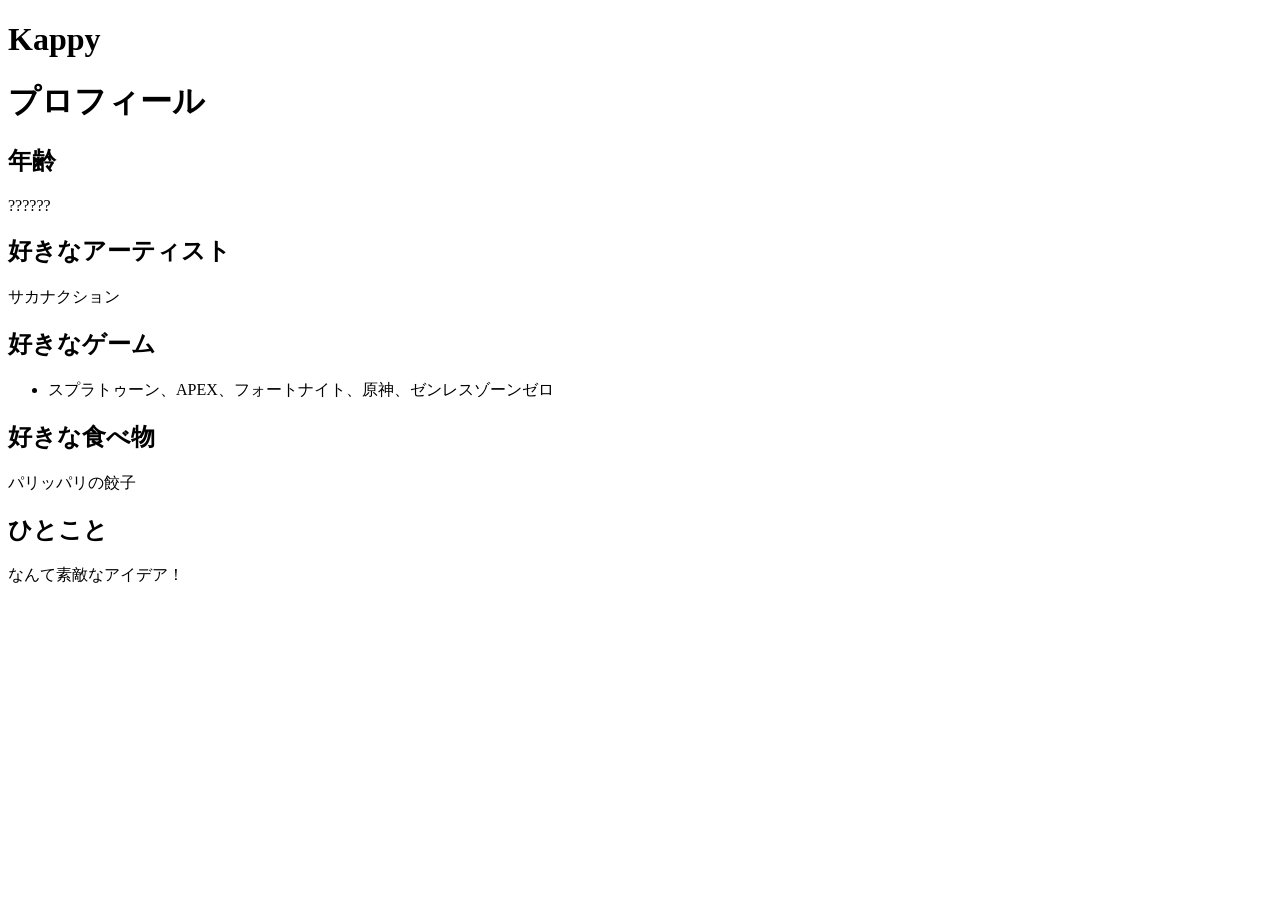
==== index.html @ b9328292 "my profiel" ====
<!DOCTYPE html>
<html lang="ja">
<head>
    <meta charset="UTF-8">
    <meta name="viewport" content="width=device-width, initial-scale=1.0">
    <title>プロフィール</title>
</head>
<body>
    <h1>Kappy</h1>
</body>

<body>

    <h1>プロフィール</h1>

    <h2>年齢</h2>
    <p>??????</p>

    <h2>好きなアーティスト</h2>
    <p>サカナクション</p>

    <h2>好きなゲーム</h2>
    <ul>
        <li>スプラトゥーン、APEX、フォートナイト、原神、ゼンレスゾーンゼロ</li>
    </ul>

    <h2>好きな食べ物</h2>
    <p>パリッパリの餃子</p>

    <h2>ひとこと</h2>
    <p>なんて素敵なアイデア！</p>

</body>
</html>
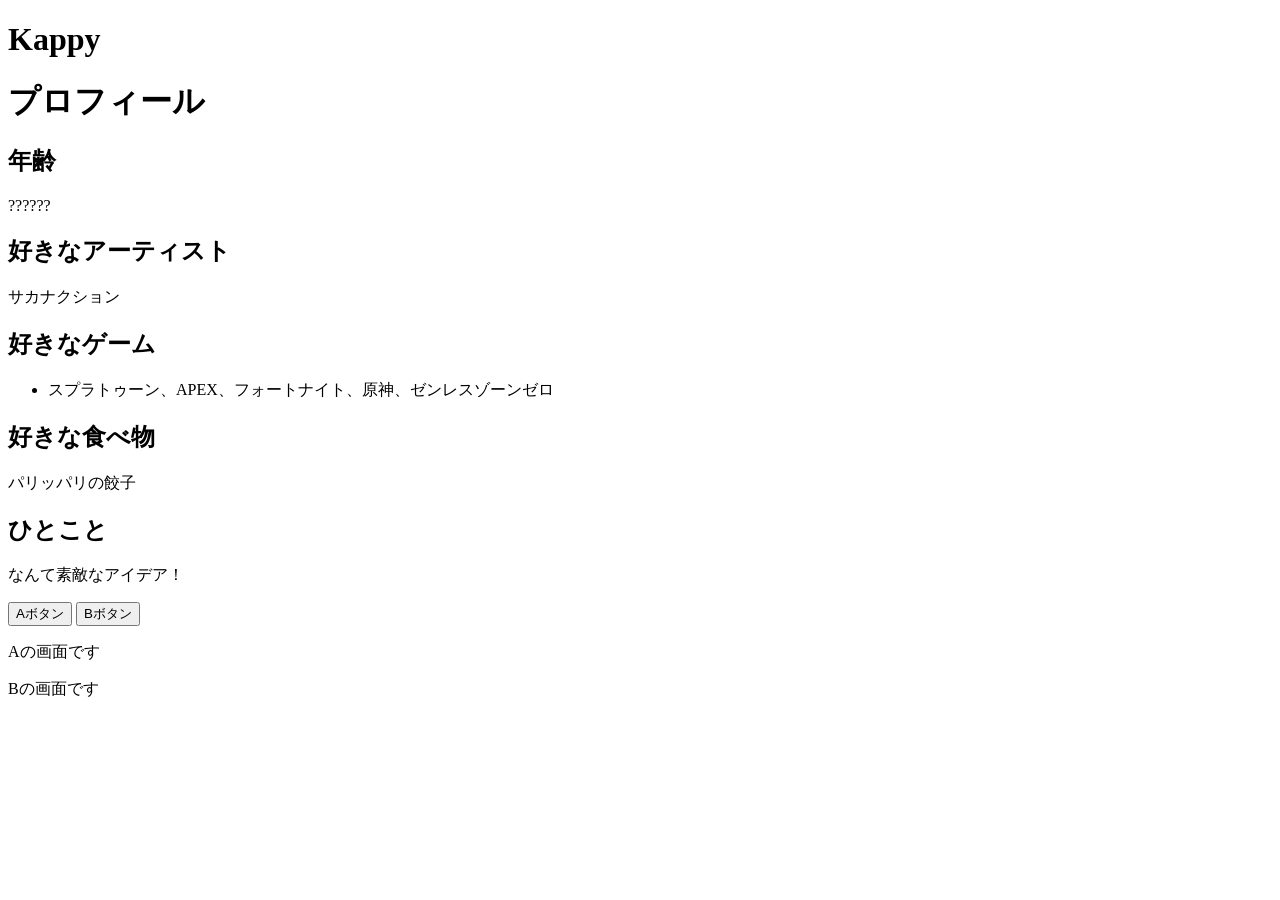
==== commit 2132e788: "index.htmlを更新" ====
--- a/index.html
+++ b/index.html
@@ -31,4 +31,37 @@
     <p>なんて素敵なアイデア！</p>
 
 </body>
-</html>+</html>
+<html lang="ja">
+  <head>
+    <meta charset="UTF-8" />
+    <meta name="viewport" content="width=device-width, initial-scale=1.0" />
+    <title>画面切り替え</title>
+    <link rel="stylesheet" href="./style.css" />
+    <script src="./script.js" defer></script>
+  </head>
+  <body>
+  
+    <!-- ➀切り替えボタン -->
+    <div class="buttons">
+        <!-- ➁ボタン単体 -->
+        <button class="button" id="a_btn">Aボタン</button>
+        <button class="button" id="b_btn">Bボタン</button>     
+    </div>
+
+    <!-- ➂切り替え画面 -->
+    <div class="screen">
+    
+        <!-- ➃A画面 -->
+        <div class="a_screen">
+            <p>Aの画面です</p>
+        </div>
+
+        <!-- ➄B画面 -->
+        <div class="b_screen">
+            <p>Bの画面です</p>
+        </div>
+    </div>
+  </body>
+
+  
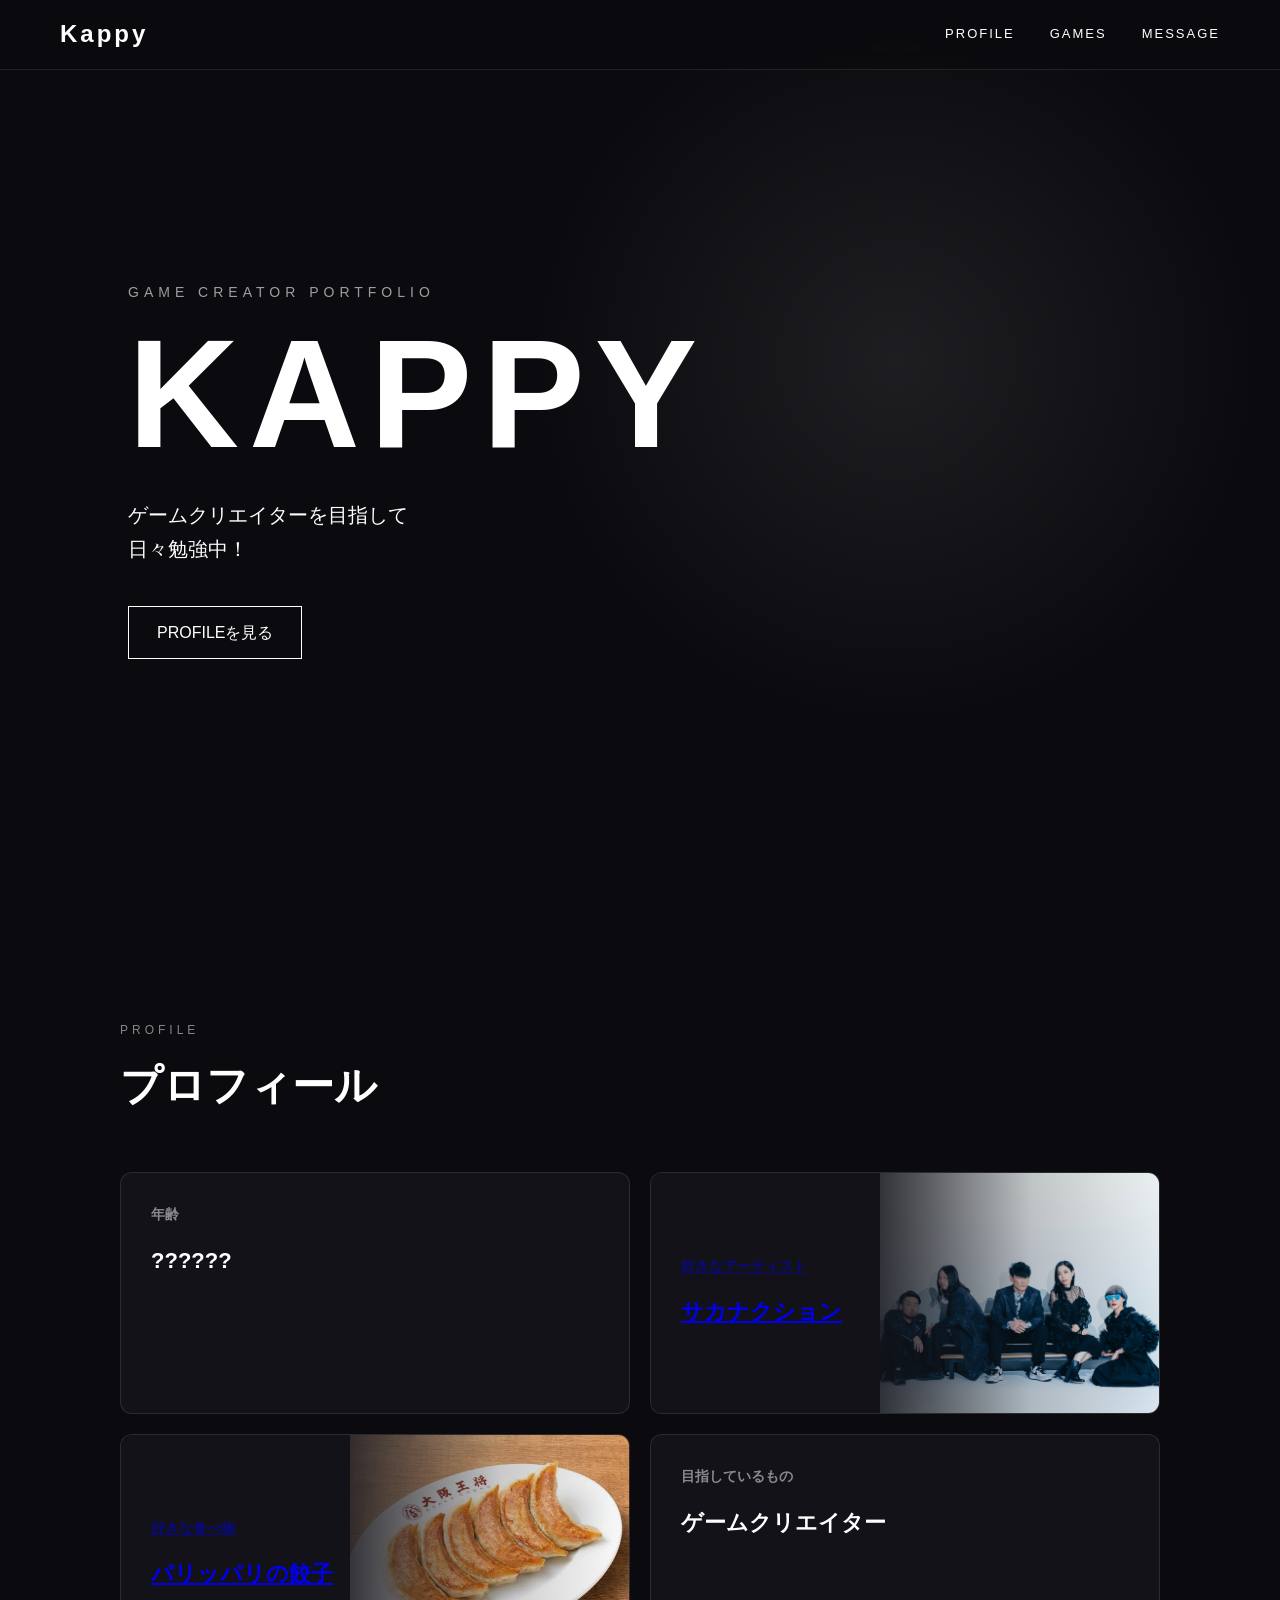
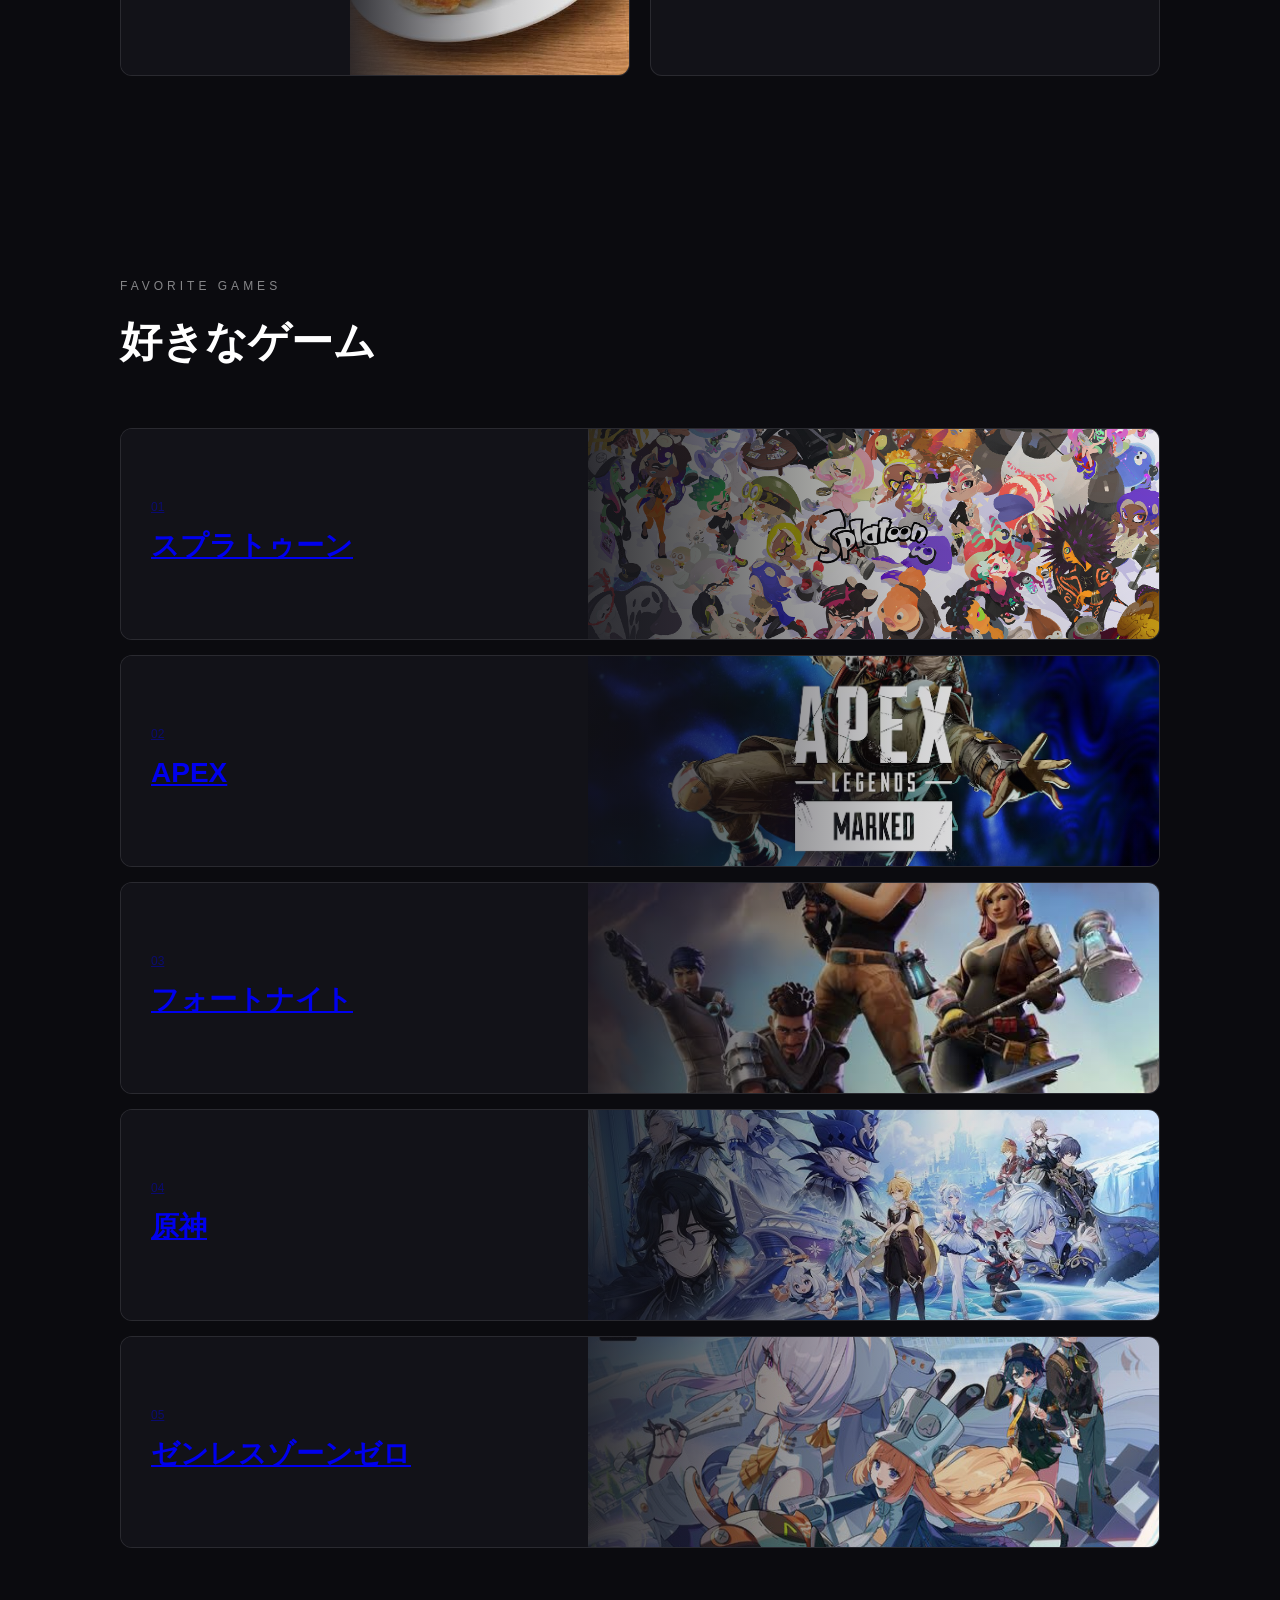
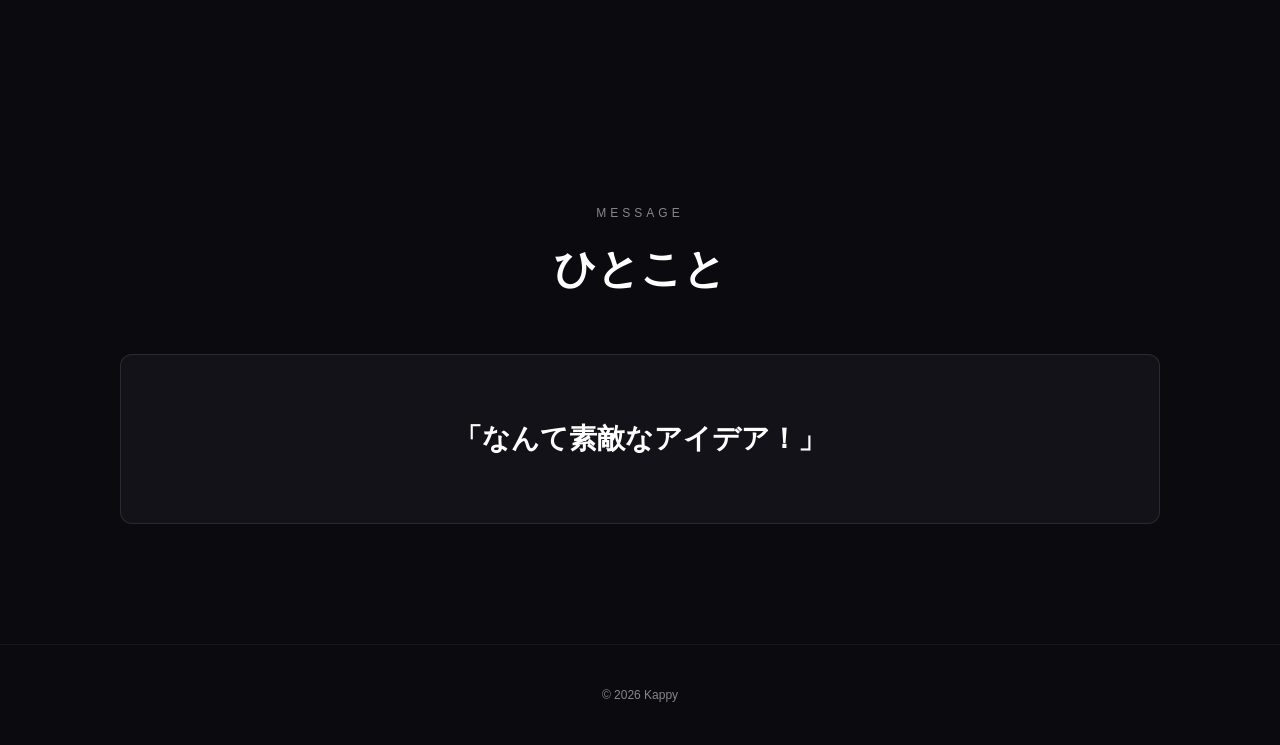
==== commit 7b6d68cc: "サイトを更新" ====
--- a/index.html
+++ b/index.html
@@ -1,67 +1,391 @@
-<!DOCTYPE html>
-<html lang="ja">
-<head>
-    <meta charset="UTF-8">
-    <meta name="viewport" content="width=device-width, initial-scale=1.0">
-    <title>プロフィール</title>
-</head>
-<body>
-    <h1>Kappy</h1>
-</body>
-
-<body>
-
-    <h1>プロフィール</h1>
-
-    <h2>年齢</h2>
-    <p>??????</p>
-
-    <h2>好きなアーティスト</h2>
-    <p>サカナクション</p>
-
-    <h2>好きなゲーム</h2>
-    <ul>
-        <li>スプラトゥーン、APEX、フォートナイト、原神、ゼンレスゾーンゼロ</li>
-    </ul>
-
-    <h2>好きな食べ物</h2>
-    <p>パリッパリの餃子</p>
-
-    <h2>ひとこと</h2>
-    <p>なんて素敵なアイデア！</p>
-
-</body>
-</html>
-<html lang="ja">
-  <head>
-    <meta charset="UTF-8" />
-    <meta name="viewport" content="width=device-width, initial-scale=1.0" />
-    <title>画面切り替え</title>
-    <link rel="stylesheet" href="./style.css" />
-    <script src="./script.js" defer></script>
-  </head>
-  <body>
-  
-    <!-- ➀切り替えボタン -->
-    <div class="buttons">
-        <!-- ➁ボタン単体 -->
-        <button class="button" id="a_btn">Aボタン</button>
-        <button class="button" id="b_btn">Bボタン</button>     
-    </div>
-
-    <!-- ➂切り替え画面 -->
-    <div class="screen">
-    
-        <!-- ➃A画面 -->
-        <div class="a_screen">
-            <p>Aの画面です</p>
-        </div>
-
-        <!-- ➄B画面 -->
-        <div class="b_screen">
-            <p>Bの画面です</p>
-        </div>
-    </div>
-  </body>
-
-  +<!DOCTYPE html>
+<html lang="ja">
+
+<head>
+    <meta charset="UTF-8">
+    <meta name="viewport" content="width=device-width, initial-scale=1.0">
+
+    <title>Kappy | Profile</title>
+
+    <link rel="stylesheet" href="./style.css">
+    <script src="./script.js" defer></script>
+</head>
+
+<body>
+
+    <!-- ヘッダー -->
+    <header class="header">
+
+        <div class="logo">
+            Kappy
+        </div>
+
+        <nav>
+            <a href="#profile">PROFILE</a>
+            <a href="#games">GAMES</a>
+            <a href="#message">MESSAGE</a>
+        </nav>
+
+    </header>
+
+
+    <!-- メイン -->
+    <main>
+
+
+        <!-- =========================
+             メインビジュアル
+        ========================== -->
+
+        <section class="hero">
+
+            <div class="hero-content">
+
+                <p class="hero-subtitle">
+                    GAME CREATOR PORTFOLIO
+                </p>
+
+                <h1>
+                    KAPPY
+                </h1>
+
+                <p class="hero-text">
+                    ゲームクリエイターを目指して<br>
+                    日々勉強中！
+                </p>
+
+                <a href="#profile" class="hero-button">
+                    PROFILEを見る
+                </a>
+
+            </div>
+
+        </section>
+
+
+
+        <!-- =========================
+             プロフィール
+        ========================== -->
+
+        <section id="profile" class="section">
+
+            <p class="section-label">
+                PROFILE
+            </p>
+
+            <h2>
+                プロフィール
+            </h2>
+
+
+            <div class="profile-grid">
+
+
+                <!-- 年齢 -->
+                <div class="profile-card">
+
+                    <h3>
+                        年齢
+                    </h3>
+
+                    <p>
+                        ??????
+                    </p>
+
+                </div>
+
+
+
+                <!-- サカナクション -->
+                <a href="https://sakanaction.jp/"
+                   target="_blank"
+                   rel="noopener noreferrer"
+                   class="card-link">
+
+                    <div class="profile-card image-card">
+
+                        <div class="card-content">
+
+                            <h3>
+                                好きなアーティスト
+                            </h3>
+
+                            <p>
+                                サカナクション
+                            </p>
+
+                        </div>
+
+                        <img
+                            src="./images/sakanaction.jpg"
+                            alt="サカナクション">
+
+                    </div>
+
+                </a>
+
+
+
+                <!-- 餃子 -->
+                <a href="https://www.osaka-ohsho.com/"
+                   target="_blank"
+                   rel="noopener noreferrer"
+                   class="card-link">
+
+                    <div class="profile-card image-card">
+
+                        <div class="card-content">
+
+                            <h3>
+                                好きな食べ物
+                            </h3>
+
+                            <p>
+                                パリッパリの餃子
+                            </p>
+
+                        </div>
+
+                        <img
+                            src="./images/gyoza.jpg"
+                            alt="大阪王将の餃子">
+
+                    </div>
+
+                </a>
+
+
+
+                <!-- 目指しているもの -->
+                <div class="profile-card">
+
+                    <h3>
+                        目指しているもの
+                    </h3>
+
+                    <p>
+                        ゲームクリエイター
+                    </p>
+
+                </div>
+
+            </div>
+
+        </section>
+
+
+
+        <!-- =========================
+             好きなゲーム
+        ========================== -->
+
+        <section id="games" class="section games-section">
+
+            <p class="section-label">
+                FAVORITE GAMES
+            </p>
+
+            <h2>
+                好きなゲーム
+            </h2>
+
+
+
+            <!-- スプラトゥーン -->
+            <a href="https://www.nintendo.com/jp/character/splatoon/"
+               target="_blank"
+               rel="noopener noreferrer"
+               class="card-link">
+
+                <div class="game-card image-card">
+
+                    <div class="card-content">
+
+                        <span>
+                            01
+                        </span>
+
+                        <h3>
+                            スプラトゥーン
+                        </h3>
+
+                    </div>
+
+                    <img
+                        src="./images/spl.jpg"
+                        alt="スプラトゥーン">
+
+                </div>
+
+            </a>
+
+
+
+            <!-- APEX -->
+            <a href="https://www.ea.com/ja/games/apex-legends/apex-legends"
+               target="_blank"
+               rel="noopener noreferrer"
+               class="card-link">
+
+                <div class="game-card image-card">
+
+                    <div class="card-content">
+
+                        <span>
+                            02
+                        </span>
+
+                        <h3>
+                            APEX
+                        </h3>
+
+                    </div>
+
+                    <img
+                        src="./images/apex.jpg"
+                        alt="APEX">
+
+                </div>
+
+            </a>
+
+
+
+            <!-- フォートナイト -->
+            <a href="https://www.fortnite.com/?lang=ja"
+               target="_blank"
+               rel="noopener noreferrer"
+               class="card-link">
+
+                <div class="game-card image-card">
+
+                    <div class="card-content">
+
+                        <span>
+                            03
+                        </span>
+
+                        <h3>
+                            フォートナイト
+                        </h3>
+
+                    </div>
+
+                    <img
+                        src="./images/fortnite.jpg"
+                        alt="フォートナイト">
+
+                </div>
+
+            </a>
+
+
+
+            <!-- 原神 -->
+            <a href="https://genshin.hoyoverse.com/ja"
+               target="_blank"
+               rel="noopener noreferrer"
+               class="card-link">
+
+                <div class="game-card image-card">
+
+                    <div class="card-content">
+
+                        <span>
+                            04
+                        </span>
+
+                        <h3>
+                            原神
+                        </h3>
+
+                    </div>
+
+                    <img
+                        src="./images/genshin.jpg"
+                        alt="原神">
+
+                </div>
+
+            </a>
+
+
+
+            <!-- ゼンレスゾーンゼロ -->
+            <a href="https://zenless.hoyoverse.com/ja-jp/main"
+               target="_blank"
+               rel="noopener noreferrer"
+               class="card-link">
+
+                <div class="game-card image-card">
+
+                    <div class="card-content">
+
+                        <span>
+                            05
+                        </span>
+
+                        <h3>
+                            ゼンレスゾーンゼロ
+                        </h3>
+
+                    </div>
+
+                    <img
+                        src="./images/zenless.jpg"
+                        alt="ゼンレスゾーンゼロ">
+
+                </div>
+
+            </a>
+
+        </section>
+
+
+
+        <!-- =========================
+             ひとこと
+        ========================== -->
+
+        <section id="message"
+                 class="section message-section">
+
+            <p class="section-label">
+                MESSAGE
+            </p>
+
+            <h2>
+                ひとこと
+            </h2>
+
+            <div class="message-box">
+
+                <p>
+                    「なんて素敵なアイデア！」
+                </p>
+
+            </div>
+
+        </section>
+
+    </main>
+
+
+
+    <!-- =========================
+         フッター
+    ========================== -->
+
+    <footer>
+
+        <p>
+            © 2026 Kappy
+        </p>
+
+    </footer>
+
+
+</body>
+
+</html>
--- a/style.css
+++ b/style.css
@@ -0,0 +1,466 @@
+/* =========================
+   全体
+========================= */
+
+* {
+    margin: 0;
+    padding: 0;
+    box-sizing: border-box;
+}
+
+html {
+    scroll-behavior: smooth;
+}
+
+body {
+    font-family: Arial, "Noto Sans JP", sans-serif;
+    background: #0b0b0f;
+    color: #ffffff;
+    line-height: 1.7;
+}
+
+
+/* =========================
+   ヘッダー
+========================= */
+
+.header {
+    position: fixed;
+    top: 0;
+    left: 0;
+    width: 100%;
+    height: 70px;
+
+    display: flex;
+    justify-content: space-between;
+    align-items: center;
+
+    padding: 0 60px;
+
+    background: rgba(11, 11, 15, 0.85);
+    backdrop-filter: blur(10px);
+
+    border-bottom: 1px solid rgba(255, 255, 255, 0.1);
+
+    z-index: 100;
+}
+
+.logo {
+    font-size: 24px;
+    font-weight: bold;
+    letter-spacing: 3px;
+}
+
+.header nav {
+    display: flex;
+    gap: 35px;
+}
+
+.header nav a {
+    color: #ffffff;
+    text-decoration: none;
+    font-size: 13px;
+    letter-spacing: 2px;
+    transition: 0.3s;
+}
+
+.header nav a:hover {
+    opacity: 0.5;
+}
+
+
+/* =========================
+   メインビジュアル
+========================= */
+
+.hero {
+    min-height: 100vh;
+
+    display: flex;
+    align-items: center;
+
+    padding: 120px 10% 80px;
+
+    background:
+        radial-gradient(
+            circle at 70% 40%,
+            rgba(255, 255, 255, 0.08),
+            transparent 35%
+        ),
+        #0b0b0f;
+}
+
+.hero-content {
+    max-width: 800px;
+}
+
+.hero-subtitle {
+    font-size: 14px;
+    letter-spacing: 5px;
+    opacity: 0.6;
+    margin-bottom: 20px;
+}
+
+.hero h1 {
+    font-size: clamp(70px, 12vw, 160px);
+    line-height: 0.9;
+    letter-spacing: 10px;
+    margin-bottom: 35px;
+}
+
+.hero-text {
+    font-size: 20px;
+    margin-bottom: 40px;
+}
+
+.hero-button {
+    display: inline-block;
+
+    padding: 12px 28px;
+
+    border: 1px solid #ffffff;
+    color: #ffffff;
+    text-decoration: none;
+
+    transition: 0.3s;
+}
+
+.hero-button:hover {
+    background: #ffffff;
+    color: #0b0b0f;
+}
+
+
+/* =========================
+   セクション
+========================= */
+
+.section {
+    max-width: 1100px;
+    margin: 0 auto;
+    padding: 120px 30px;
+}
+
+.section-label {
+    font-size: 12px;
+    letter-spacing: 4px;
+    opacity: 0.5;
+    margin-bottom: 10px;
+}
+
+.section h2 {
+    font-size: 42px;
+    margin-bottom: 50px;
+}
+
+
+/* =========================
+   プロフィール
+========================= */
+
+.profile-grid {
+    display: grid;
+
+    grid-template-columns: repeat(2, 1fr);
+
+    gap: 20px;
+}
+
+.profile-card {
+    position: relative;
+
+    min-height: 180px;
+
+    padding: 30px;
+
+    background: #121218;
+
+    border: 1px solid rgba(255, 255, 255, 0.1);
+
+    border-radius: 12px;
+
+    overflow: hidden;
+
+    transition: 0.3s;
+}
+
+.profile-card:hover {
+    transform: translateY(-5px);
+
+    border-color: rgba(255, 255, 255, 0.4);
+}
+
+.profile-card h3 {
+    font-size: 14px;
+    opacity: 0.5;
+    margin-bottom: 15px;
+}
+
+.profile-card p {
+    font-size: 22px;
+    font-weight: bold;
+}
+
+
+/* =========================
+   リンク
+========================= */
+
+.profile-card a,
+.game-card a {
+    color: inherit;
+    text-decoration: none;
+
+    transition: 0.3s;
+}
+
+.profile-card a:hover,
+.game-card a:hover {
+    opacity: 0.6;
+}
+
+
+/* =========================
+   画像付きカード
+========================= */
+
+.image-card {
+    position: relative;
+
+    min-height: 180px;
+
+    overflow: hidden;
+
+    isolation: isolate;
+}
+
+
+/* 画像 */
+
+.image-card img {
+    position: absolute;
+
+    top: 0;
+    right: 0;
+
+    width: 55%;
+    height: 100%;
+
+    object-fit: cover;
+
+    z-index: -2;
+
+    transition: transform 0.5s ease;
+}
+
+
+/* 左から右へのグラデーション */
+
+.image-card::after {
+    content: "";
+
+    position: absolute;
+
+    inset: 0;
+
+    background:
+        linear-gradient(
+            90deg,
+            #121218 0%,
+            #121218 25%,
+            rgba(18, 18, 24, 0.95) 40%,
+            rgba(18, 18, 24, 0.65) 55%,
+            rgba(18, 18, 24, 0.2) 75%,
+            rgba(18, 18, 24, 0) 100%
+        );
+
+    z-index: -1;
+}
+
+
+/* 文字 */
+
+.image-card .card-content {
+    position: relative;
+
+    width: 60%;
+
+    min-height: 180px;
+
+    display: flex;
+    flex-direction: column;
+    justify-content: center;
+
+    z-index: 2;
+}
+
+
+/* ホバー時 */
+
+.image-card:hover img {
+    transform: scale(1.05);
+}
+
+
+/* =========================
+   ゲーム
+========================= */
+
+.games-section {
+    padding-top: 80px;
+}
+
+.game-card {
+    position: relative;
+
+    min-height: 150px;
+
+    padding: 30px;
+
+    margin-bottom: 15px;
+
+    background: #121218;
+
+    border: 1px solid rgba(255, 255, 255, 0.1);
+
+    border-radius: 12px;
+
+    display: flex;
+    flex-direction: column;
+    justify-content: center;
+
+    transition: 0.3s;
+}
+
+.game-card:hover {
+    transform: translateX(8px);
+
+    border-color: rgba(255, 255, 255, 0.4);
+}
+
+.game-card span {
+    font-size: 12px;
+
+    opacity: 0.4;
+
+    margin-bottom: 5px;
+}
+
+.game-card h3 {
+    font-size: 28px;
+}
+
+
+/* 画像付きゲームカード */
+
+.game-card.image-card {
+    min-height: 150px;
+}
+
+.game-card.image-card .card-content {
+    min-height: 150px;
+}
+
+
+/* =========================
+   メッセージ
+========================= */
+
+.message-section {
+    text-align: center;
+}
+
+.message-box {
+    padding: 60px 30px;
+
+    background: #121218;
+
+    border-radius: 12px;
+
+    border: 1px solid rgba(255, 255, 255, 0.1);
+}
+
+.message-box p {
+    font-size: 28px;
+    font-weight: bold;
+}
+
+
+/* =========================
+   フッター
+========================= */
+
+footer {
+    text-align: center;
+
+    padding: 40px;
+
+    border-top: 1px solid rgba(255, 255, 255, 0.1);
+
+    opacity: 0.5;
+
+    font-size: 12px;
+}
+
+
+/* =========================
+   スマホ対応
+========================= */
+
+@media (max-width: 700px) {
+
+    .header {
+        padding: 0 20px;
+    }
+
+    .header nav {
+        gap: 15px;
+    }
+
+    .header nav a {
+        font-size: 10px;
+    }
+
+
+    .hero {
+        padding: 120px 30px 60px;
+    }
+
+    .hero h1 {
+        font-size: 70px;
+    }
+
+    .hero-text {
+        font-size: 16px;
+    }
+
+
+    .section {
+        padding: 80px 20px;
+    }
+
+    .section h2 {
+        font-size: 32px;
+    }
+
+
+    .profile-grid {
+        grid-template-columns: 1fr;
+    }
+
+
+    /* スマホでは画像を少し小さめに */
+
+    .image-card img {
+        width: 55%;
+    }
+
+    .image-card .card-content {
+        width: 65%;
+    }
+
+
+    .message-box p {
+        font-size: 22px;
+    }
+}
